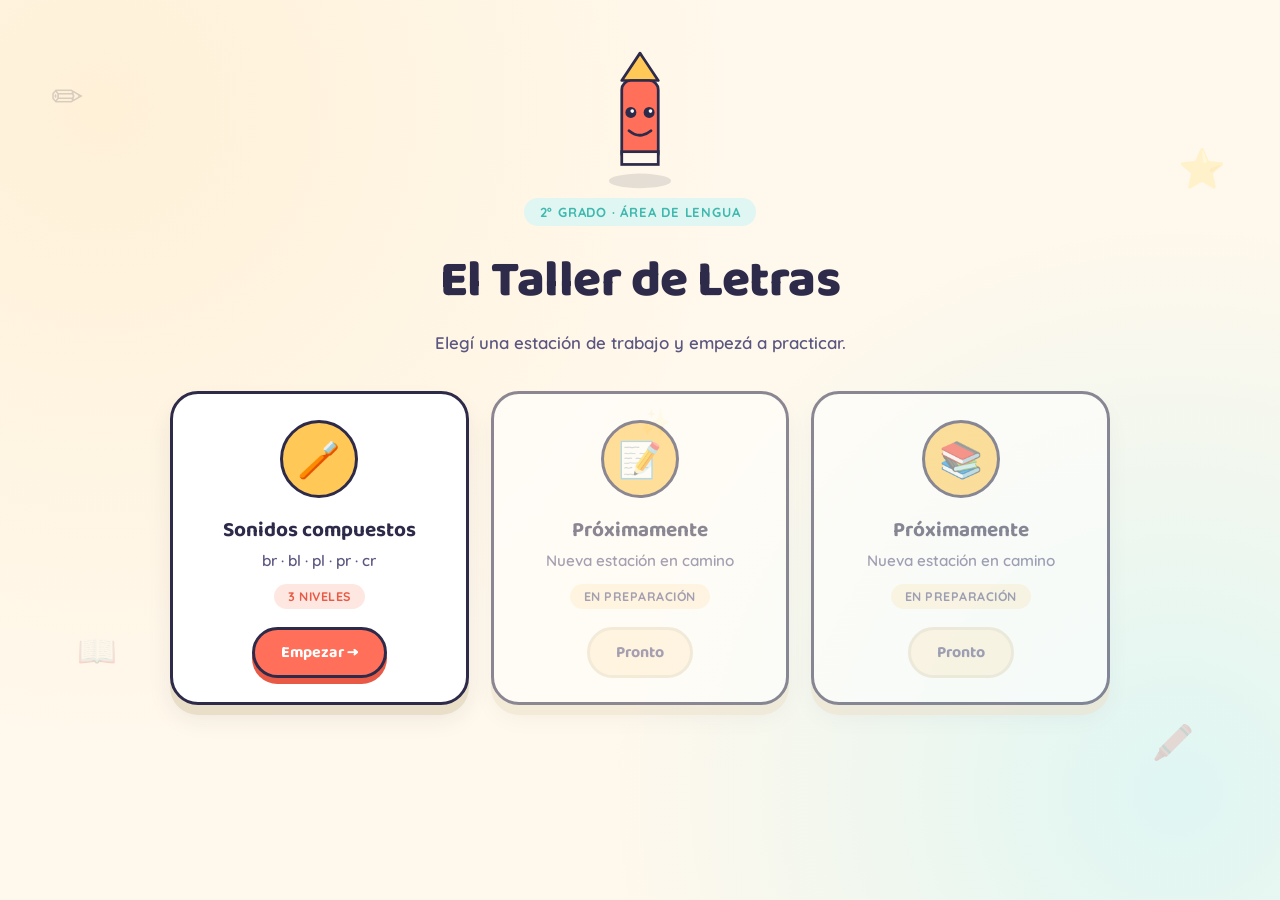
==== index.html @ 1e2020b8 "Add files via upload" ====
<!DOCTYPE html>
<html lang="es">
<head>
<meta charset="UTF-8">
<meta name="viewport" content="width=device-width, initial-scale=1.0">
<title>El Taller de Letras · Lengua 2º grado</title>
<link rel="preconnect" href="https://fonts.googleapis.com">
<link rel="preconnect" href="https://fonts.gstatic.com" crossorigin>
<link href="https://fonts.googleapis.com/css2?family=Baloo+2:wght@500;600;700;800&family=Quicksand:wght@500;600;700&display=swap" rel="stylesheet">
<link rel="stylesheet" href="style.css">
</head>
<body>

<div class="bg-decor" aria-hidden="true">
  <span class="floatie f1">✏️</span>
  <span class="floatie f2">📖</span>
  <span class="floatie f3">⭐</span>
  <span class="floatie f4">🖍️</span>
  <span class="floatie f5">✨</span>
</div>

<!-- ===================== PANTALLA: INICIO ===================== -->
<main id="screen-home" class="screen active">
  <header class="home-header">
    <div class="mascot" id="mascotHome" aria-hidden="true">
      <svg viewBox="0 0 120 160" class="mascot-svg">
        <ellipse cx="60" cy="150" rx="34" ry="8" class="mascot-shadow"/>
        <polygon points="60,10 80,40 40,40" class="pencil-tip"/>
        <rect x="40" y="40" width="40" height="90" rx="10" class="pencil-body"/>
        <rect x="40" y="118" width="40" height="14" class="pencil-band"/>
        <circle cx="50" cy="75" r="6" class="eye"/>
        <circle cx="70" cy="75" r="6" class="eye"/>
        <circle cx="51.5" cy="73.5" r="2" class="eye-shine"/>
        <circle cx="71.5" cy="73.5" r="2" class="eye-shine"/>
        <path d="M48 95 Q60 105 72 95" class="mouth"/>
      </svg>
    </div>
    <p class="eyebrow">2º grado · Área de Lengua</p>
    <h1>El Taller de Letras</h1>
    <p class="subtitle">Elegí una estación de trabajo y empezá a practicar.</p>
  </header>

  <section class="shelf" aria-label="Actividades disponibles">
    <article class="activity-card" data-activity="sonidos">
      <div class="card-icon-wrap">
        <span class="card-icon">🪥</span>
      </div>
      <h2>Sonidos compuestos</h2>
      <p>br · bl · pl · pr · cr</p>
      <div class="card-tag">3 niveles</div>
      <button class="btn-enter" data-open="sonidos">Empezar <span class="arrow">→</span></button>
    </article>

    <article class="activity-card disabled" aria-disabled="true">
      <div class="card-icon-wrap">
        <span class="card-icon">📝</span>
      </div>
      <h2>Próximamente</h2>
      <p>Nueva estación en camino</p>
      <div class="card-tag muted">En preparación</div>
      <button class="btn-enter" disabled>Pronto</button>
    </article>

    <article class="activity-card disabled" aria-disabled="true">
      <div class="card-icon-wrap">
        <span class="card-icon">📚</span>
      </div>
      <h2>Próximamente</h2>
      <p>Nueva estación en camino</p>
      <div class="card-tag muted">En preparación</div>
      <button class="btn-enter" disabled>Pronto</button>
    </article>
  </section>
</main>

<!-- ===================== PANTALLA: ACTIVIDAD SONIDOS COMPUESTOS ===================== -->
<main id="screen-sonidos" class="screen">
  <header class="activity-header">
    <button class="btn-back" id="btnBackHome">← Volver al taller</button>
    <div class="stars-counter" id="starsCounter">
      <svg class="star-icon-svg" viewBox="0 0 24 24" aria-hidden="true"><path d="M12 1.5l3.22 6.53 7.21 1.05-5.22 5.09 1.23 7.18L12 17.77l-6.44 3.58 1.23-7.18-5.22-5.09 7.21-1.05L12 1.5z"/></svg>
      <span id="starsCount">0</span>
    </div>
  </header>

  <!-- Selector de nivel -->
  <section id="levelSelect" class="level-select">
    <div class="mascot small" aria-hidden="true">
      <svg viewBox="0 0 120 160" class="mascot-svg">
        <ellipse cx="60" cy="150" rx="34" ry="8" class="mascot-shadow"/>
        <polygon points="60,10 80,40 40,40" class="pencil-tip"/>
        <rect x="40" y="40" width="40" height="90" rx="10" class="pencil-body"/>
        <rect x="40" y="118" width="40" height="14" class="pencil-band"/>
        <circle cx="50" cy="75" r="6" class="eye"/>
        <circle cx="70" cy="75" r="6" class="eye"/>
        <circle cx="51.5" cy="73.5" r="2" class="eye-shine"/>
        <circle cx="71.5" cy="73.5" r="2" class="eye-shine"/>
        <path d="M48 95 Q60 105 72 95" class="mouth"/>
      </svg>
    </div>
    <p class="eyebrow">Sonidos compuestos · br, bl, pl, pr, cr</p>
    <h1>¿Qué nivel querés jugar?</h1>

    <div class="level-grid">
      <button class="level-card" data-level="1">
        <span class="level-num">Nivel 1</span>
        <span class="level-title">Clasificar imágenes</span>
        <span class="level-desc">Escuchá el sonido y elegí la imagen correcta</span>
      </button>
      <button class="level-card" data-level="2">
        <span class="level-num">Nivel 2</span>
        <span class="level-title">Completar palabras</span>
        <span class="level-desc">Escribí el sonido que falta en cada palabra</span>
      </button>
      <button class="level-card" data-level="3">
        <span class="level-num">Nivel 3</span>
        <span class="level-title">Encontrar las correctas</span>
        <span class="level-desc">Marcá todas las imágenes que llevan ese sonido</span>
      </button>
    </div>
  </section>

  <!-- ---------- NIVEL 1 ---------- -->
  <section id="level1" class="level-screen">
    <div class="level-header">
      <button class="btn-back-level" data-back-to="levelSelect">← Niveles</button>
      <div class="progress-pill"><span id="l1-progress">1</span> / <span id="l1-total">10</span></div>
    </div>
    <h2 class="level-question">¿Con qué sonido empieza esta palabra?</h2>

    <div class="game-card">
      <div class="image-stage" id="l1-image-stage"></div>
      <div class="options-row" id="l1-options"></div>
      <div class="feedback-box" id="l1-feedback" aria-live="polite"></div>
    </div>

    <div class="score-row">
      <span class="score-chip correct"><span id="l1-correct">0</span> aciertos</span>
      <span class="score-chip incorrect"><span id="l1-incorrect">0</span> errores</span>
    </div>
  </section>

  <!-- ---------- NIVEL 2 ---------- -->
  <section id="level2" class="level-screen">
    <div class="level-header">
      <button class="btn-back-level" data-back-to="levelSelect">← Niveles</button>
      <div class="progress-pill"><span id="l2-progress">1</span> / <span id="l2-total">10</span></div>
    </div>
    <h2 class="level-question">Completá el nombre del dibujo</h2>

    <div class="game-card">
      <div class="image-stage" id="l2-image-stage"></div>
      <form id="l2-form" class="word-builder" autocomplete="off">
        <div class="word-blank" id="l2-word-blank"></div>
        <button type="submit" class="btn-check">Comprobar</button>
      </form>
      <div class="feedback-box" id="l2-feedback" aria-live="polite"></div>
    </div>

    <div class="score-row">
      <span class="score-chip correct"><span id="l2-correct">0</span> aciertos</span>
      <span class="score-chip incorrect"><span id="l2-incorrect">0</span> errores</span>
    </div>
  </section>

  <!-- ---------- NIVEL 3 ---------- -->
  <section id="level3" class="level-screen">
    <div class="level-header">
      <button class="btn-back-level" data-back-to="levelSelect">← Niveles</button>
      <div class="progress-pill"><span id="l3-progress">1</span> / <span id="l3-total">5</span></div>
    </div>
    <h2 class="level-question">Marcá todos los dibujos que llevan el sonido indicado</h2>
    <p class="level-subtext" id="l3-instruction"></p>

    <div class="game-card wide">
      <div class="board-table" id="l3-board"></div>
      <button class="btn-check" id="l3-submit">Comprobar fila</button>
      <div class="feedback-box" id="l3-feedback" aria-live="polite"></div>
    </div>

    <div class="score-row">
      <span class="score-chip correct"><span id="l3-correct">0</span> aciertos</span>
      <span class="score-chip incorrect"><span id="l3-incorrect">0</span> errores</span>
    </div>
  </section>

  <!-- ---------- PANTALLA FINAL ---------- -->
  <section id="levelComplete" class="level-complete">
    <div class="mascot celebrate" aria-hidden="true">
      <svg viewBox="0 0 120 160" class="mascot-svg">
        <ellipse cx="60" cy="150" rx="34" ry="8" class="mascot-shadow"/>
        <polygon points="60,10 80,40 40,40" class="pencil-tip"/>
        <rect x="40" y="40" width="40" height="90" rx="10" class="pencil-body"/>
        <rect x="40" y="118" width="40" height="14" class="pencil-band"/>
        <circle cx="50" cy="75" r="6" class="eye happy"/>
        <circle cx="70" cy="75" r="6" class="eye happy"/>
        <path d="M46 93 Q60 110 74 93" class="mouth happy"/>
      </svg>
    </div>
    <h2 id="completeTitle">¡Muy bien!</h2>
    <p id="completeText">Completaste el nivel.</p>
    <div class="complete-stats">
      <div class="stat-box">
        <span class="stat-value" id="completeCorrect">0</span>
        <span class="stat-label">Aciertos</span>
      </div>
      <div class="stat-box">
        <span class="stat-value" id="completeIncorrect">0</span>
        <span class="stat-label">Errores</span>
      </div>
    </div>
    <div class="complete-actions">
      <button class="btn-retry" id="btnRetryLevel">Jugar de nuevo</button>
      <button class="btn-check" id="btnToLevels">Elegir otro nivel</button>
    </div>
  </section>

</main>

<script src="script.js"></script>
</body>
</html>
---- style.css ----
/* =========================================================
   EL TALLER DE LETRAS — estilos
   Paleta: crema cálido + tinta violeta + coral + turquesa + mostaza
   Tipografía: Baloo 2 (display) + Quicksand (cuerpo)
   ========================================================= */

:root{
  --cream:        #FFF8EC;
  --cream-soft:   #FFF1D8;
  --ink:          #2D2A4A;
  --ink-soft:     #5B5780;
  --coral:        #FF6F59;
  --coral-dark:   #E85A45;
  --turquoise:    #3FB8AE;
  --turquoise-soft: #DFF6F3;
  --mustard:      #FFC857;
  --mustard-dark: #E8AC2E;
  --error:        #E84855;
  --error-soft:   #FDE3E0;
  --success-soft: #DDF3E4;
  --success:      #2E9E5B;
  --paper:        #FFFFFF;
  --line:         #E9DFC8;

  --radius-lg: 28px;
  --radius-md: 18px;
  --radius-sm: 12px;

  --shadow-card: 0 10px 0 var(--line), 0 14px 24px rgba(45, 42, 74, 0.08);
  --shadow-btn: 0 6px 0 var(--coral-dark);
  --shadow-btn-flat: 0 4px 0 rgba(45,42,74,0.18);

  --font-display: 'Baloo 2', system-ui, sans-serif;
  --font-body: 'Quicksand', system-ui, sans-serif;
}

*{ box-sizing: border-box; }

html, body{
  margin: 0;
  padding: 0;
  min-height: 100vh;
  background: var(--cream);
  color: var(--ink);
  font-family: var(--font-body);
  overflow-x: hidden;
}

body{
  background-image:
    radial-gradient(circle at 8% 12%, var(--cream-soft) 0%, transparent 45%),
    radial-gradient(circle at 92% 88%, var(--turquoise-soft) 0%, transparent 40%);
}

h1, h2, h3{
  font-family: var(--font-display);
  margin: 0;
  color: var(--ink);
}

p{ margin: 0; }

button{
  font-family: var(--font-body);
  cursor: pointer;
  border: none;
  background: none;
}
button:disabled{ cursor: not-allowed; }

:focus-visible{
  outline: 3px solid var(--turquoise);
  outline-offset: 3px;
  border-radius: 8px;
}

@media (prefers-reduced-motion: reduce){
  *{ animation-duration: 0.001ms !important; animation-iteration-count: 1 !important; transition-duration: 0.001ms !important; }
}

/* ===================== fondo decorativo ===================== */
.bg-decor{
  position: fixed;
  inset: 0;
  pointer-events: none;
  z-index: 0;
  overflow: hidden;
}
.floatie{
  position: absolute;
  font-size: 2.4rem;
  opacity: 0.18;
  animation: float 9s ease-in-out infinite;
}
.f1{ top: 8%;  left: 4%;  animation-delay: 0s; }
.f2{ top: 70%; left: 6%;  animation-delay: 1.5s; font-size: 2rem; }
.f3{ top: 16%; left: 92%; animation-delay: 0.7s; }
.f4{ top: 80%; left: 90%; animation-delay: 2.2s; font-size: 2.1rem; }
.f5{ top: 45%; left: 50%; animation-delay: 3s; font-size: 1.6rem; }

@keyframes float{
  0%, 100%{ transform: translateY(0) rotate(0deg); }
  50%{ transform: translateY(-18px) rotate(8deg); }
}

/* ===================== layout general ===================== */
.screen{
  position: relative;
  z-index: 1;
  display: none;
  max-width: 980px;
  margin: 0 auto;
  padding: 32px 20px 60px;
}
.screen.active{ display: block; }

/* ===================== mascota ===================== */
.mascot-svg{ width: 100%; height: 100%; display: block; }
.mascot{ width: 110px; height: 146px; margin: 0 auto 8px; }
.mascot.small{ width: 78px; height: 104px; margin-bottom: 4px; }
.mascot.celebrate{ width: 130px; height: 172px; margin-bottom: 10px; }

.pencil-tip{ fill: var(--mustard); stroke: var(--ink); stroke-width: 3; stroke-linejoin: round; }
.pencil-body{ fill: var(--coral); stroke: var(--ink); stroke-width: 3; }
.pencil-band{ fill: var(--cream); stroke: var(--ink); stroke-width: 3; }
.mascot-shadow{ fill: rgba(45,42,74,0.12); }
.eye{ fill: var(--ink); }
.eye-shine{ fill: var(--paper); }
.mouth{ fill: none; stroke: var(--ink); stroke-width: 3; stroke-linecap: round; }
.mouth.happy{ fill: var(--ink); }
.eye.happy{ ry: 1.5; }

#mascotHome .mascot-svg{ animation: bob 3.4s ease-in-out infinite; }
.mascot.celebrate .mascot-svg{ animation: bounce 0.7s ease-in-out infinite; }

@keyframes bob{
  0%, 100%{ transform: translateY(0) rotate(-2deg); }
  50%{ transform: translateY(-10px) rotate(2deg); }
}
@keyframes bounce{
  0%, 100%{ transform: translateY(0) scale(1); }
  50%{ transform: translateY(-14px) scale(1.04); }
}

.mascot.shake .mascot-svg{ animation: shake 0.4s ease; }
@keyframes shake{
  0%, 100%{ transform: translateX(0); }
  25%{ transform: translateX(-6px) rotate(-3deg); }
  75%{ transform: translateX(6px) rotate(3deg); }
}

/* ===================== pantalla inicio ===================== */
.home-header{ text-align: center; padding-top: 12px; margin-bottom: 38px; }

.eyebrow{
  display: inline-block;
  font-family: var(--font-body);
  font-weight: 700;
  font-size: 0.82rem;
  letter-spacing: 0.06em;
  text-transform: uppercase;
  color: var(--turquoise);
  background: var(--turquoise-soft);
  padding: 6px 16px;
  border-radius: 999px;
  margin-bottom: 14px;
}

.home-header h1{
  font-size: clamp(2.2rem, 5vw, 3.2rem);
  font-weight: 800;
  letter-spacing: -0.01em;
}

.subtitle{
  display: block;
  margin-top: 10px;
  font-size: 1.05rem;
  color: var(--ink-soft);
  font-weight: 600;
}

.shelf{
  display: grid;
  grid-template-columns: repeat(3, 1fr);
  gap: 22px;
}

.activity-card{
  background: var(--paper);
  border: 3px solid var(--ink);
  border-radius: var(--radius-lg);
  box-shadow: var(--shadow-card);
  padding: 26px 22px 24px;
  text-align: center;
  display: flex;
  flex-direction: column;
  align-items: center;
  transition: transform 0.18s ease;
}
.activity-card:not(.disabled):hover{
  transform: translateY(-4px) rotate(-0.6deg);
}
.activity-card.disabled{ opacity: 0.55; }

.card-icon-wrap{
  width: 78px;
  height: 78px;
  border-radius: 50%;
  background: var(--mustard);
  border: 3px solid var(--ink);
  display: flex;
  align-items: center;
  justify-content: center;
  margin-bottom: 16px;
  font-size: 2.2rem;
}

.activity-card h2{ font-size: 1.3rem; margin-bottom: 4px; }
.activity-card p{ color: var(--ink-soft); font-weight: 600; font-size: 0.95rem; }

.card-tag{
  margin-top: 14px;
  margin-bottom: 18px;
  font-size: 0.78rem;
  font-weight: 700;
  text-transform: uppercase;
  letter-spacing: 0.04em;
  color: var(--coral-dark);
  background: #FFE7E1;
  padding: 5px 14px;
  border-radius: 999px;
}
.card-tag.muted{ color: var(--ink-soft); background: var(--cream-soft); }

.btn-enter{
  font-family: var(--font-display);
  font-weight: 700;
  font-size: 1rem;
  color: var(--paper);
  background: var(--coral);
  border: 3px solid var(--ink);
  border-radius: 999px;
  padding: 10px 26px;
  box-shadow: var(--shadow-btn);
  margin-top: auto;
  transition: transform 0.12s ease, box-shadow 0.12s ease;
}
.btn-enter:hover:not(:disabled){ transform: translateY(2px); box-shadow: 0 4px 0 var(--coral-dark); }
.btn-enter:active:not(:disabled){ transform: translateY(6px); box-shadow: none; }
.btn-enter:disabled{
  background: var(--cream-soft);
  color: var(--ink-soft);
  box-shadow: none;
  border-color: var(--line);
}
.arrow{ display: inline-block; transition: transform 0.15s ease; }
.btn-enter:hover .arrow{ transform: translateX(3px); }

/* ===================== cabecera de actividad ===================== */
.activity-header{
  display: flex;
  justify-content: space-between;
  align-items: center;
  margin-bottom: 18px;
}

.btn-back, .btn-back-level{
  font-family: var(--font-body);
  font-weight: 700;
  color: var(--ink);
  background: var(--paper);
  border: 2.5px solid var(--ink);
  border-radius: 999px;
  padding: 8px 18px;
  font-size: 0.92rem;
  box-shadow: 0 4px 0 var(--ink);
  transition: transform 0.12s ease, box-shadow 0.12s ease;
}
.btn-back:hover, .btn-back-level:hover{ transform: translateY(2px); box-shadow: 0 2px 0 var(--ink); }
.btn-back:active, .btn-back-level:active{ transform: translateY(4px); box-shadow: none; }

.stars-counter{
  display: flex;
  align-items: center;
  gap: 6px;
  background: var(--mustard);
  border: 2.5px solid var(--ink);
  border-radius: 999px;
  padding: 7px 18px;
  font-family: var(--font-display);
  font-weight: 700;
  font-size: 1.05rem;
}
.star-icon{ font-size: 1.1rem; }
.star-icon-svg{
  width: 18px;
  height: 18px;
  fill: var(--ink);
}

/* ===================== selector de nivel ===================== */
.level-select{ text-align: center; padding-top: 6px; }
.level-select h1{ font-size: clamp(1.7rem, 4vw, 2.3rem); margin: 8px 0 30px; }

.level-grid{
  display: grid;
  grid-template-columns: repeat(3, 1fr);
  gap: 20px;
}

.level-card{
  background: var(--paper);
  border: 3px solid var(--ink);
  border-radius: var(--radius-md);
  padding: 26px 18px;
  box-shadow: var(--shadow-card);
  text-align: left;
  display: flex;
  flex-direction: column;
  gap: 8px;
  transition: transform 0.15s ease;
}
.level-card:hover{ transform: translateY(-4px); }
.level-card:active{ transform: translateY(0); }

.level-num{
  font-family: var(--font-display);
  font-weight: 800;
  font-size: 0.85rem;
  letter-spacing: 0.05em;
  text-transform: uppercase;
  color: var(--coral-dark);
}
.level-title{ font-family: var(--font-display); font-size: 1.25rem; font-weight: 700; }
.level-desc{ color: var(--ink-soft); font-weight: 600; font-size: 0.92rem; line-height: 1.4; }

/* colores alternos sutiles por nivel */
.level-card[data-level="1"] .card-icon-wrap{ background: var(--coral); }
.level-card[data-level="1"]{ border-top: 8px solid var(--coral); }
.level-card[data-level="2"]{ border-top: 8px solid var(--turquoise); }
.level-card[data-level="3"]{ border-top: 8px solid var(--mustard); }

/* ===================== pantallas de nivel ===================== */
.level-select, .level-screen, .level-complete{ display: none; }
.level-select.active, .level-screen.active, .level-complete.active{ display: block; }

.level-header{
  display: flex;
  justify-content: space-between;
  align-items: center;
  margin-bottom: 18px;
}

.progress-pill{
  font-family: var(--font-display);
  font-weight: 700;
  background: var(--turquoise-soft);
  color: var(--turquoise);
  border: 2.5px solid var(--turquoise);
  border-radius: 999px;
  padding: 7px 18px;
  font-size: 0.95rem;
}

.level-question{
  text-align: center;
  font-size: clamp(1.4rem, 3.4vw, 1.9rem);
  margin-bottom: 6px;
}
.level-subtext{
  text-align: center;
  color: var(--ink-soft);
  font-weight: 700;
  margin-bottom: 18px;
  font-size: 1.05rem;
}

.game-card{
  background: var(--paper);
  border: 3px solid var(--ink);
  border-radius: var(--radius-lg);
  box-shadow: var(--shadow-card);
  padding: 32px;
  max-width: 640px;
  margin: 24px auto 0;
  text-align: center;
}
.game-card.wide{ max-width: 880px; padding: 28px; }

/* ----- nivel 1: imagen + opciones ----- */
.image-stage{
  font-size: 6rem;
  line-height: 1;
  margin-bottom: 26px;
  user-select: none;
}

.options-row{
  display: flex;
  justify-content: center;
  gap: 14px;
  flex-wrap: wrap;
  margin-bottom: 8px;
}

.option-btn{
  font-family: var(--font-display);
  font-weight: 700;
  font-size: 1.4rem;
  color: var(--ink);
  background: var(--cream-soft);
  border: 3px solid var(--ink);
  border-radius: var(--radius-sm);
  padding: 14px 26px;
  min-width: 90px;
  box-shadow: 0 5px 0 var(--line);
  transition: transform 0.12s ease, box-shadow 0.12s ease, background 0.12s ease;
}
.option-btn:hover:not(:disabled){ transform: translateY(2px); background: var(--turquoise-soft); }
.option-btn:active:not(:disabled){ transform: translateY(4px); box-shadow: none; }

.option-btn.correct-flash{
  background: var(--success-soft);
  border-color: var(--success);
  color: var(--success);
}
.option-btn.incorrect-flash{
  background: var(--error-soft);
  border-color: var(--error);
  color: var(--error);
  animation: shake 0.4s ease;
}
.option-btn:disabled{ opacity: 0.55; }

/* ----- nivel 2: completar palabra ----- */
.word-builder{
  display: flex;
  flex-direction: column;
  align-items: center;
  gap: 22px;
}

.word-blank{
  display: flex;
  align-items: center;
  justify-content: center;
  gap: 4px;
  font-family: var(--font-display);
  font-size: clamp(1.6rem, 4vw, 2.2rem);
  font-weight: 700;
  letter-spacing: 0.02em;
  flex-wrap: wrap;
}

.blank-input{
  width: 1.5em;
  text-align: center;
  font-family: var(--font-display);
  font-size: inherit;
  font-weight: 700;
  color: var(--coral-dark);
  background: var(--cream-soft);
  border: none;
  border-bottom: 4px solid var(--coral);
  padding: 2px 4px;
  text-transform: lowercase;
}
.blank-input:focus{ outline: none; background: var(--turquoise-soft); border-bottom-color: var(--turquoise); }
.blank-input.is-correct{ border-bottom-color: var(--success); background: var(--success-soft); color: var(--success); }
.blank-input.is-incorrect{ border-bottom-color: var(--error); background: var(--error-soft); color: var(--error); }

.word-fixed{ color: var(--ink); }

.btn-check{
  font-family: var(--font-display);
  font-weight: 700;
  font-size: 1.05rem;
  color: var(--paper);
  background: var(--turquoise);
  border: 3px solid var(--ink);
  border-radius: 999px;
  padding: 12px 32px;
  box-shadow: 0 6px 0 #2c8f86;
  transition: transform 0.12s ease, box-shadow 0.12s ease;
}
.btn-check:hover{ transform: translateY(2px); box-shadow: 0 4px 0 #2c8f86; }
.btn-check:active{ transform: translateY(6px); box-shadow: none; }

/* ----- feedback box ----- */
.feedback-box{
  min-height: 30px;
  margin-top: 18px;
  font-weight: 700;
  font-size: 1.05rem;
}
.feedback-box.correct{ color: var(--success); }
.feedback-box.incorrect{ color: var(--error); }

/* ----- nivel 3: tablero tipo ficha ----- */
.board-table{
  display: flex;
  flex-direction: column;
  gap: 14px;
  margin-bottom: 24px;
}

.board-row{
  display: flex;
  align-items: center;
  gap: 10px;
  background: var(--cream-soft);
  border: 2.5px solid var(--line);
  border-radius: var(--radius-md);
  padding: 14px 16px;
  flex-wrap: wrap;
}

.row-label{
  font-family: var(--font-display);
  font-weight: 800;
  font-size: 1.3rem;
  color: var(--coral-dark);
  background: var(--paper);
  border: 2.5px solid var(--ink);
  border-radius: var(--radius-sm);
  padding: 8px 16px;
  min-width: 60px;
  text-align: center;
}

.row-items{
  display: flex;
  gap: 10px;
  flex-wrap: wrap;
  flex: 1;
}

.cell-btn{
  display: flex;
  flex-direction: column;
  align-items: center;
  gap: 4px;
  background: var(--paper);
  border: 2.5px solid var(--line);
  border-radius: var(--radius-sm);
  padding: 10px 8px;
  min-width: 76px;
  transition: transform 0.12s ease, border-color 0.12s ease, background 0.12s ease;
}
.cell-btn:hover{ transform: translateY(-2px); border-color: var(--turquoise); }
.cell-emoji{ font-size: 1.9rem; }
.cell-name{
  font-size: 0.72rem;
  font-weight: 700;
  color: var(--ink-soft);
  visibility: hidden;
  height: 1em;
}
.cell-name.revealed{ visibility: visible; }

.cell-btn.selected{ background: var(--turquoise-soft); border-color: var(--turquoise); }
.cell-btn.correct-flash{ background: var(--success-soft); border-color: var(--success); }
.cell-btn.incorrect-flash{ background: var(--error-soft); border-color: var(--error); animation: shake 0.4s ease; }
.cell-btn.missed-flash{ border-color: var(--mustard-dark); background: #FFF3D6; }

/* ===================== marcador de puntaje ===================== */
.score-row{
  display: flex;
  justify-content: center;
  gap: 14px;
  margin-top: 22px;
}

.score-chip{
  font-weight: 700;
  font-size: 0.92rem;
  padding: 7px 16px;
  border-radius: 999px;
}
.score-chip.correct{ background: var(--success-soft); color: var(--success); }
.score-chip.incorrect{ background: var(--error-soft); color: var(--error); }

/* ===================== pantalla final ===================== */
.level-complete{ text-align: center; padding-top: 20px; }
.level-complete h2{ font-size: clamp(1.8rem, 4vw, 2.4rem); margin-bottom: 8px; }
.level-complete > p{ color: var(--ink-soft); font-weight: 600; margin-bottom: 28px; }

.complete-stats{
  display: flex;
  justify-content: center;
  gap: 20px;
  margin-bottom: 32px;
}

.stat-box{
  background: var(--paper);
  border: 3px solid var(--ink);
  border-radius: var(--radius-md);
  padding: 20px 36px;
  box-shadow: var(--shadow-card);
}
.stat-value{
  display: block;
  font-family: var(--font-display);
  font-size: 2.4rem;
  font-weight: 800;
  color: var(--coral-dark);
}
.stat-label{
  font-weight: 700;
  color: var(--ink-soft);
  font-size: 0.9rem;
  text-transform: uppercase;
  letter-spacing: 0.04em;
}

.complete-actions{
  display: flex;
  justify-content: center;
  gap: 16px;
  flex-wrap: wrap;
}

.btn-retry{
  font-family: var(--font-display);
  font-weight: 700;
  font-size: 1.05rem;
  color: var(--ink);
  background: var(--mustard);
  border: 3px solid var(--ink);
  border-radius: 999px;
  padding: 12px 30px;
  box-shadow: 0 6px 0 var(--mustard-dark);
  transition: transform 0.12s ease, box-shadow 0.12s ease;
}
.btn-retry:hover{ transform: translateY(2px); box-shadow: 0 4px 0 var(--mustard-dark); }
.btn-retry:active{ transform: translateY(6px); box-shadow: none; }

/* ===================== confeti simple ===================== */
.confetti{
  position: fixed;
  top: -20px;
  font-size: 1.6rem;
  z-index: 50;
  animation: fall linear forwards;
  pointer-events: none;
}
@keyframes fall{
  to{ transform: translateY(110vh) rotate(360deg); opacity: 0.9; }
}

/* ===================== responsive ===================== */
@media (max-width: 760px){
  .shelf{ grid-template-columns: 1fr; }
  .level-grid{ grid-template-columns: 1fr; }
  .game-card{ padding: 22px; }
  .image-stage{ font-size: 4.6rem; }
  .row-label{ min-width: 50px; padding: 6px 10px; font-size: 1.1rem; }
  .cell-btn{ min-width: 64px; }
}

@media (max-width: 480px){
  .complete-stats{ gap: 12px; }
  .stat-box{ padding: 16px 22px; }
  .options-row{ gap: 10px; }
  .option-btn{ padding: 12px 18px; font-size: 1.2rem; }
}
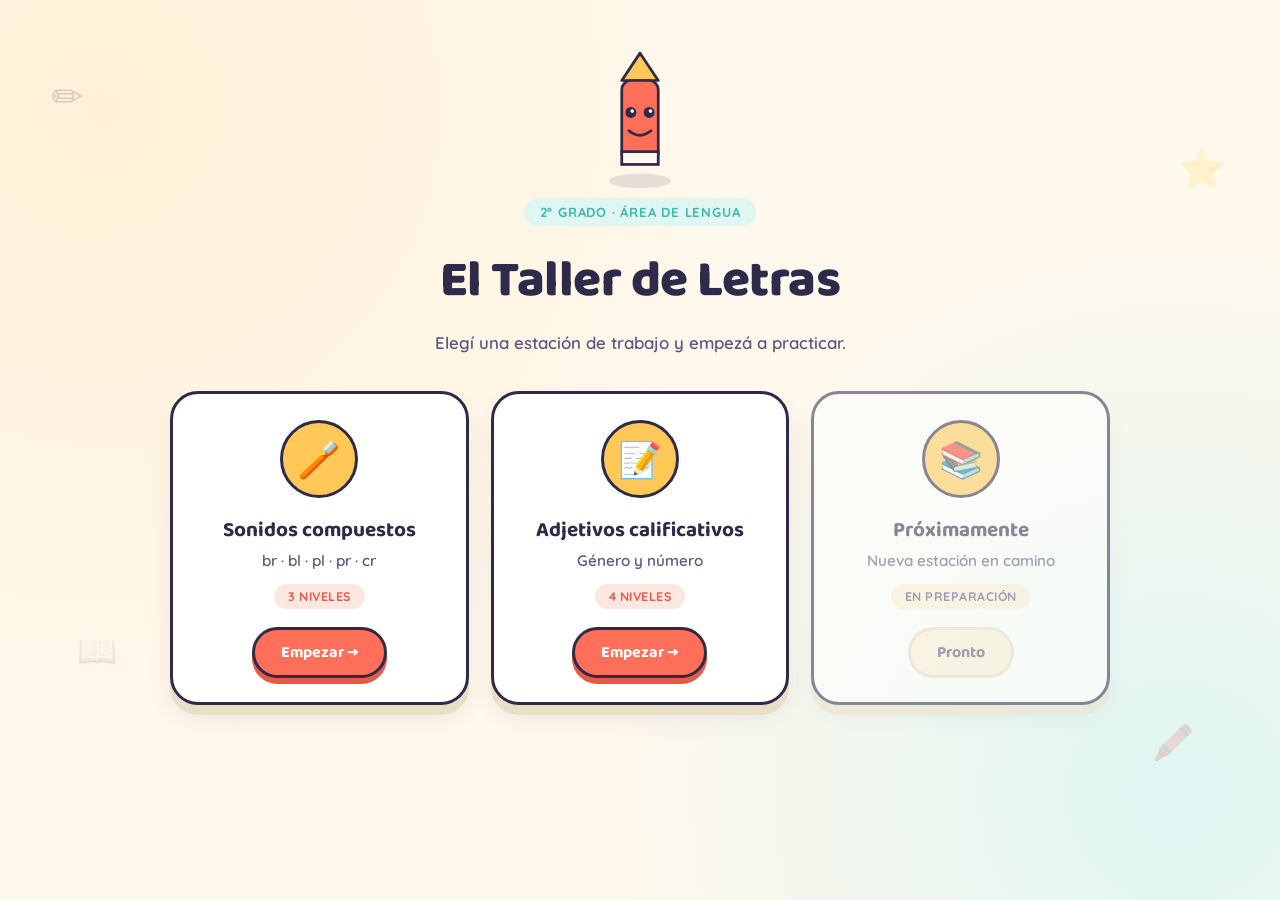
==== commit e653df26: "Update index.html" ====
--- a/index.html
+++ b/index.html
@@ -51,14 +51,14 @@
       <button class="btn-enter" data-open="sonidos">Empezar <span class="arrow">→</span></button>
     </article>
 
-    <article class="activity-card disabled" aria-disabled="true">
+    <article class="activity-card" data-activity="adjetivos">
       <div class="card-icon-wrap">
         <span class="card-icon">📝</span>
       </div>
-      <h2>Próximamente</h2>
-      <p>Nueva estación en camino</p>
-      <div class="card-tag muted">En preparación</div>
-      <button class="btn-enter" disabled>Pronto</button>
+      <h2>Adjetivos calificativos</h2>
+      <p>Género y número</p>
+      <div class="card-tag">4 niveles</div>
+      <button class="btn-enter" data-open="adjetivos">Empezar <span class="arrow">→</span></button>
     </article>
 
     <article class="activity-card disabled" aria-disabled="true">
@@ -73,150 +73,16 @@
   </section>
 </main>
 
-<!-- ===================== PANTALLA: ACTIVIDAD SONIDOS COMPUESTOS ===================== -->
-<main id="screen-sonidos" class="screen">
-  <header class="activity-header">
-    <button class="btn-back" id="btnBackHome">← Volver al taller</button>
-    <div class="stars-counter" id="starsCounter">
-      <svg class="star-icon-svg" viewBox="0 0 24 24" aria-hidden="true"><path d="M12 1.5l3.22 6.53 7.21 1.05-5.22 5.09 1.23 7.18L12 17.77l-6.44 3.58 1.23-7.18-5.22-5.09 7.21-1.05L12 1.5z"/></svg>
-      <span id="starsCount">0</span>
-    </div>
-  </header>
-
-  <!-- Selector de nivel -->
-  <section id="levelSelect" class="level-select">
-    <div class="mascot small" aria-hidden="true">
-      <svg viewBox="0 0 120 160" class="mascot-svg">
-        <ellipse cx="60" cy="150" rx="34" ry="8" class="mascot-shadow"/>
-        <polygon points="60,10 80,40 40,40" class="pencil-tip"/>
-        <rect x="40" y="40" width="40" height="90" rx="10" class="pencil-body"/>
-        <rect x="40" y="118" width="40" height="14" class="pencil-band"/>
-        <circle cx="50" cy="75" r="6" class="eye"/>
-        <circle cx="70" cy="75" r="6" class="eye"/>
-        <circle cx="51.5" cy="73.5" r="2" class="eye-shine"/>
-        <circle cx="71.5" cy="73.5" r="2" class="eye-shine"/>
-        <path d="M48 95 Q60 105 72 95" class="mouth"/>
-      </svg>
-    </div>
-    <p class="eyebrow">Sonidos compuestos · br, bl, pl, pr, cr</p>
-    <h1>¿Qué nivel querés jugar?</h1>
-
-    <div class="level-grid">
-      <button class="level-card" data-level="1">
-        <span class="level-num">Nivel 1</span>
-        <span class="level-title">Clasificar imágenes</span>
-        <span class="level-desc">Escuchá el sonido y elegí la imagen correcta</span>
-      </button>
-      <button class="level-card" data-level="2">
-        <span class="level-num">Nivel 2</span>
-        <span class="level-title">Completar palabras</span>
-        <span class="level-desc">Escribí el sonido que falta en cada palabra</span>
-      </button>
-      <button class="level-card" data-level="3">
-        <span class="level-num">Nivel 3</span>
-        <span class="level-title">Encontrar las correctas</span>
-        <span class="level-desc">Marcá todas las imágenes que llevan ese sonido</span>
-      </button>
-    </div>
-  </section>
-
-  <!-- ---------- NIVEL 1 ---------- -->
-  <section id="level1" class="level-screen">
-    <div class="level-header">
-      <button class="btn-back-level" data-back-to="levelSelect">← Niveles</button>
-      <div class="progress-pill"><span id="l1-progress">1</span> / <span id="l1-total">10</span></div>
-    </div>
-    <h2 class="level-question">¿Con qué sonido empieza esta palabra?</h2>
-
-    <div class="game-card">
-      <div class="image-stage" id="l1-image-stage"></div>
-      <div class="options-row" id="l1-options"></div>
-      <div class="feedback-box" id="l1-feedback" aria-live="polite"></div>
-    </div>
-
-    <div class="score-row">
-      <span class="score-chip correct"><span id="l1-correct">0</span> aciertos</span>
-      <span class="score-chip incorrect"><span id="l1-incorrect">0</span> errores</span>
-    </div>
-  </section>
-
-  <!-- ---------- NIVEL 2 ---------- -->
-  <section id="level2" class="level-screen">
-    <div class="level-header">
-      <button class="btn-back-level" data-back-to="levelSelect">← Niveles</button>
-      <div class="progress-pill"><span id="l2-progress">1</span> / <span id="l2-total">10</span></div>
-    </div>
-    <h2 class="level-question">Completá el nombre del dibujo</h2>
-
-    <div class="game-card">
-      <div class="image-stage" id="l2-image-stage"></div>
-      <form id="l2-form" class="word-builder" autocomplete="off">
-        <div class="word-blank" id="l2-word-blank"></div>
-        <button type="submit" class="btn-check">Comprobar</button>
-      </form>
-      <div class="feedback-box" id="l2-feedback" aria-live="polite"></div>
-    </div>
-
-    <div class="score-row">
-      <span class="score-chip correct"><span id="l2-correct">0</span> aciertos</span>
-      <span class="score-chip incorrect"><span id="l2-incorrect">0</span> errores</span>
-    </div>
-  </section>
-
-  <!-- ---------- NIVEL 3 ---------- -->
-  <section id="level3" class="level-screen">
-    <div class="level-header">
-      <button class="btn-back-level" data-back-to="levelSelect">← Niveles</button>
-      <div class="progress-pill"><span id="l3-progress">1</span> / <span id="l3-total">5</span></div>
-    </div>
-    <h2 class="level-question">Marcá todos los dibujos que llevan el sonido indicado</h2>
-    <p class="level-subtext" id="l3-instruction"></p>
-
-    <div class="game-card wide">
-      <div class="board-table" id="l3-board"></div>
-      <button class="btn-check" id="l3-submit">Comprobar fila</button>
-      <div class="feedback-box" id="l3-feedback" aria-live="polite"></div>
-    </div>
-
-    <div class="score-row">
-      <span class="score-chip correct"><span id="l3-correct">0</span> aciertos</span>
-      <span class="score-chip incorrect"><span id="l3-incorrect">0</span> errores</span>
-    </div>
-  </section>
-
-  <!-- ---------- PANTALLA FINAL ---------- -->
-  <section id="levelComplete" class="level-complete">
-    <div class="mascot celebrate" aria-hidden="true">
-      <svg viewBox="0 0 120 160" class="mascot-svg">
-        <ellipse cx="60" cy="150" rx="34" ry="8" class="mascot-shadow"/>
-        <polygon points="60,10 80,40 40,40" class="pencil-tip"/>
-        <rect x="40" y="40" width="40" height="90" rx="10" class="pencil-body"/>
-        <rect x="40" y="118" width="40" height="14" class="pencil-band"/>
-        <circle cx="50" cy="75" r="6" class="eye happy"/>
-        <circle cx="70" cy="75" r="6" class="eye happy"/>
-        <path d="M46 93 Q60 110 74 93" class="mouth happy"/>
-      </svg>
-    </div>
-    <h2 id="completeTitle">¡Muy bien!</h2>
-    <p id="completeText">Completaste el nivel.</p>
-    <div class="complete-stats">
-      <div class="stat-box">
-        <span class="stat-value" id="completeCorrect">0</span>
-        <span class="stat-label">Aciertos</span>
-      </div>
-      <div class="stat-box">
-        <span class="stat-value" id="completeIncorrect">0</span>
-        <span class="stat-label">Errores</span>
-      </div>
-    </div>
-    <div class="complete-actions">
-      <button class="btn-retry" id="btnRetryLevel">Jugar de nuevo</button>
-      <button class="btn-check" id="btnToLevels">Elegir otro nivel</button>
-    </div>
-  </section>
-
-</main>
-
-<script src="script.js"></script>
+<script>
+document.addEventListener("DOMContentLoaded", () => {
+  document.querySelectorAll(".activity-card[data-activity]").forEach(card => {
+    const btn = card.querySelector(".btn-enter");
+    const activity = card.dataset.activity;
+    btn.addEventListener("click", () => {
+      window.location.href = activity + ".html";
+    });
+  });
+});
+</script>
 </body>
 </html>
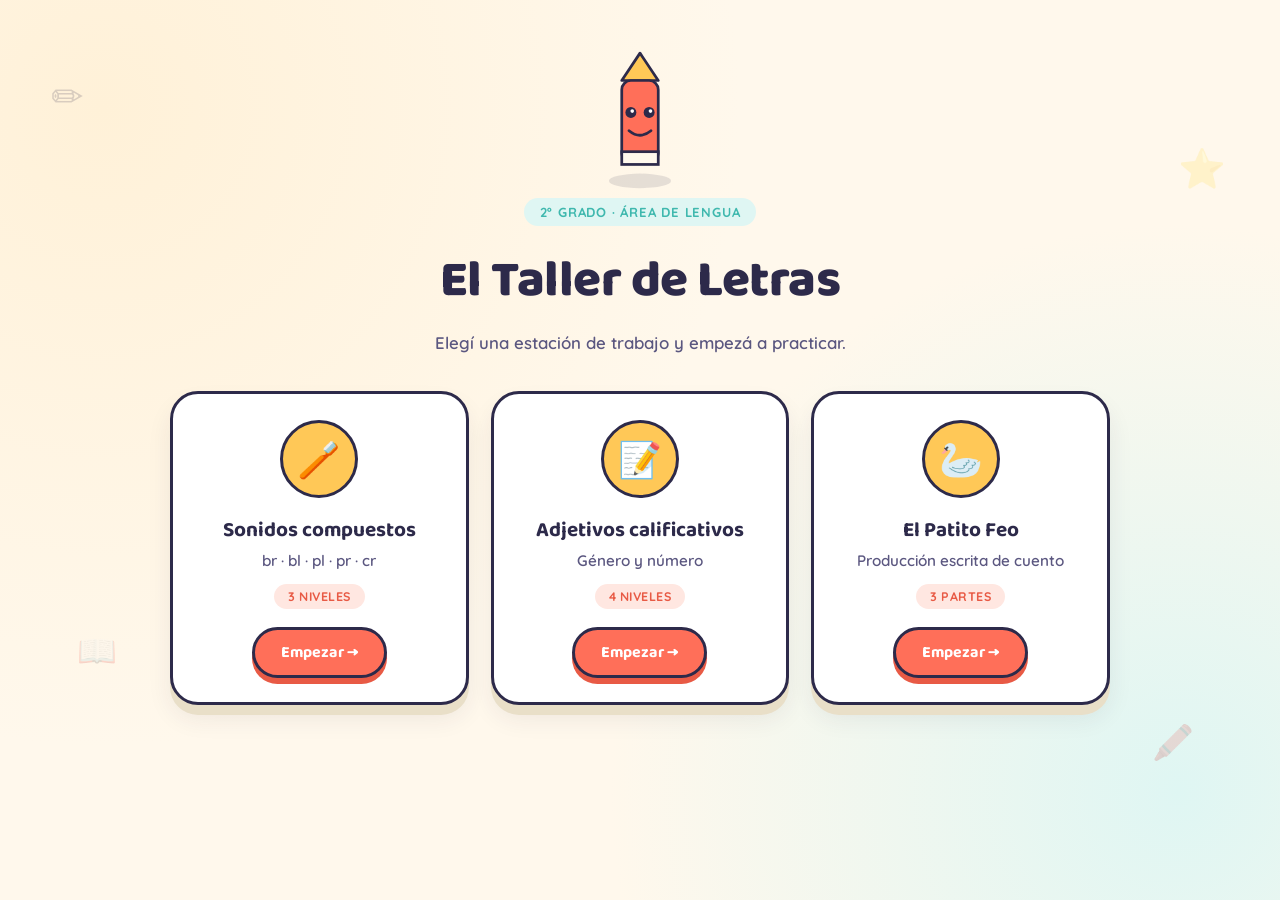
==== commit bdf1802a: "Update index.html" ====
--- a/index.html
+++ b/index.html
@@ -61,14 +61,14 @@
       <button class="btn-enter" data-open="adjetivos">Empezar <span class="arrow">→</span></button>
     </article>
 
-    <article class="activity-card disabled" aria-disabled="true">
+    <article class="activity-card" data-activity="cuento">
       <div class="card-icon-wrap">
-        <span class="card-icon">📚</span>
+        <span class="card-icon">🦢</span>
       </div>
-      <h2>Próximamente</h2>
-      <p>Nueva estación en camino</p>
-      <div class="card-tag muted">En preparación</div>
-      <button class="btn-enter" disabled>Pronto</button>
+      <h2>El Patito Feo</h2>
+      <p>Producción escrita de cuento</p>
+      <div class="card-tag">3 partes</div>
+      <button class="btn-enter" data-open="cuento">Empezar <span class="arrow">→</span></button>
     </article>
   </section>
 </main>
@@ -79,7 +79,7 @@
     const btn = card.querySelector(".btn-enter");
     const activity = card.dataset.activity;
     btn.addEventListener("click", () => {
-      window.location.href = activity + ".html";
+      window.location.href = activity === "cuento" ? "cuento.html" : activity + ".html";
     });
   });
 });
--- a/style.css
+++ b/style.css
@@ -637,6 +637,161 @@
 .btn-retry:hover{ transform: translateY(2px); box-shadow: 0 4px 0 var(--mustard-dark); }
 .btn-retry:active{ transform: translateY(6px); box-shadow: none; }
 
+/* =========================================================
+   ACTIVIDAD 2 — ADJETIVOS CALIFICATIVOS
+   ========================================================= */
+
+/* grid de 4 niveles en el selector */
+.level-grid-4{
+  grid-template-columns: repeat(4, 1fr);
+}
+.level-grid-4 .level-card[data-a2-level="1"]{ border-top: 8px solid var(--coral); }
+.level-grid-4 .level-card[data-a2-level="2"]{ border-top: 8px solid var(--turquoise); }
+.level-grid-4 .level-card[data-a2-level="3"]{ border-top: 8px solid var(--mustard); }
+.level-grid-4 .level-card[data-a2-level="4"]{ border-top: 8px solid var(--coral-dark); }
+
+/* ----- nivel 1: oración con palabras clicables ----- */
+.sentence-stage{
+  display: flex;
+  flex-wrap: wrap;
+  justify-content: center;
+  align-items: center;
+  gap: 10px;
+  font-family: var(--font-display);
+  font-size: clamp(1.2rem, 3vw, 1.6rem);
+  margin-bottom: 28px;
+  line-height: 1.8;
+}
+
+.sentence-punct{
+  color: var(--ink-soft);
+  font-weight: 700;
+}
+
+.sentence-word{
+  font-family: var(--font-display);
+  font-weight: 700;
+  font-size: inherit;
+  color: var(--ink);
+  background: var(--cream-soft);
+  border: 2.5px solid var(--line);
+  border-radius: var(--radius-sm);
+  padding: 6px 14px;
+  transition: transform 0.12s ease, border-color 0.12s ease, background 0.12s ease;
+}
+.sentence-word:hover:not(:disabled){ transform: translateY(-2px); border-color: var(--turquoise); }
+.sentence-word.selected{ background: var(--turquoise-soft); border-color: var(--turquoise); color: var(--turquoise); }
+.sentence-word.correct-flash{ background: var(--success-soft); border-color: var(--success); color: var(--success); }
+.sentence-word.incorrect-flash{ background: var(--error-soft); border-color: var(--error); color: var(--error); animation: shake 0.4s ease; }
+.sentence-word.missed-flash{ background: #FFF3D6; border-color: var(--mustard-dark); color: var(--mustard-dark); }
+.sentence-word:disabled{ cursor: default; }
+
+/* ----- nivel 2: unir adjetivo con sustantivo ----- */
+.match-board{
+  display: grid;
+  grid-template-columns: 1fr 1fr;
+  gap: 40px;
+  max-width: 520px;
+  margin: 0 auto 8px;
+}
+
+.match-col{
+  display: flex;
+  flex-direction: column;
+  gap: 12px;
+}
+
+.match-item{
+  font-family: var(--font-display);
+  font-weight: 700;
+  font-size: 1.05rem;
+  color: var(--ink);
+  background: var(--paper);
+  border: 2.5px solid var(--line);
+  border-radius: var(--radius-sm);
+  padding: 12px 16px;
+  box-shadow: 0 4px 0 var(--line);
+  transition: transform 0.12s ease, border-color 0.12s ease, background 0.12s ease;
+}
+.match-item:hover:not(:disabled){ transform: translateY(-2px); border-color: var(--turquoise); }
+.match-item.active-pick{ background: var(--turquoise-soft); border-color: var(--turquoise); box-shadow: 0 4px 0 var(--turquoise); }
+.match-item.matched{ background: var(--success-soft); border-color: var(--success); color: var(--success); box-shadow: none; opacity: 0.75; }
+.match-item.incorrect-flash{ background: var(--error-soft); border-color: var(--error); color: var(--error); animation: shake 0.4s ease; }
+.match-item:disabled{ cursor: default; }
+
+/* ----- nivel 3: completar párrafo con banco de palabras ----- */
+.word-bank{
+  display: flex;
+  flex-wrap: wrap;
+  justify-content: center;
+  gap: 10px;
+  margin-bottom: 24px;
+  padding-bottom: 20px;
+  border-bottom: 2.5px dashed var(--line);
+}
+
+.bank-chip{
+  font-family: var(--font-display);
+  font-weight: 700;
+  font-size: 1rem;
+  color: var(--ink);
+  background: var(--mustard);
+  border: 2.5px solid var(--ink);
+  border-radius: 999px;
+  padding: 9px 20px;
+  box-shadow: 0 4px 0 var(--mustard-dark);
+  transition: transform 0.12s ease, opacity 0.12s ease;
+}
+.bank-chip:hover:not(:disabled){ transform: translateY(-2px); }
+.bank-chip:disabled{ opacity: 0.35; box-shadow: none; cursor: default; }
+
+.paragraph-stage{
+  font-family: var(--font-body);
+  font-size: clamp(1.05rem, 2.6vw, 1.25rem);
+  line-height: 2.1;
+  text-align: left;
+  color: var(--ink);
+  font-weight: 600;
+}
+
+.paragraph-blank{
+  display: inline-block;
+  font-family: var(--font-display);
+  font-weight: 700;
+  font-size: 0.95em;
+  color: var(--ink-soft);
+  background: var(--cream-soft);
+  border: none;
+  border-bottom: 3px solid var(--coral);
+  border-radius: 6px 6px 0 0;
+  padding: 2px 10px;
+  margin: 0 2px;
+  transition: background 0.12s ease;
+}
+.paragraph-blank:hover{ background: var(--turquoise-soft); }
+.paragraph-blank.active-blank{ background: var(--turquoise-soft); border-bottom-color: var(--turquoise); }
+.paragraph-blank.filled{ color: var(--ink); border-bottom-color: var(--turquoise); background: var(--turquoise-soft); }
+.paragraph-blank.is-correct{ color: var(--success); border-bottom-color: var(--success); background: var(--success-soft); }
+.paragraph-blank.is-incorrect{ color: var(--error); border-bottom-color: var(--error); background: var(--error-soft); font-size: 0.78em; }
+
+/* ----- nivel 4: concordancia género y número ----- */
+.phrase-stage{
+  font-family: var(--font-display);
+  font-size: clamp(1.5rem, 4vw, 2rem);
+  font-weight: 700;
+  margin-bottom: 26px;
+}
+.phrase-noun{ color: var(--coral-dark); }
+
+/* =========================================================
+   ACTIVIDAD 2 — responsive
+   ========================================================= */
+@media (max-width: 760px){
+  .level-grid-4{ grid-template-columns: 1fr; }
+  .match-board{ grid-template-columns: 1fr; gap: 16px; }
+  .sentence-stage{ font-size: 1.15rem; gap: 8px; }
+}
+
 /* ===================== confeti simple ===================== */
 .confetti{
   position: fixed;
